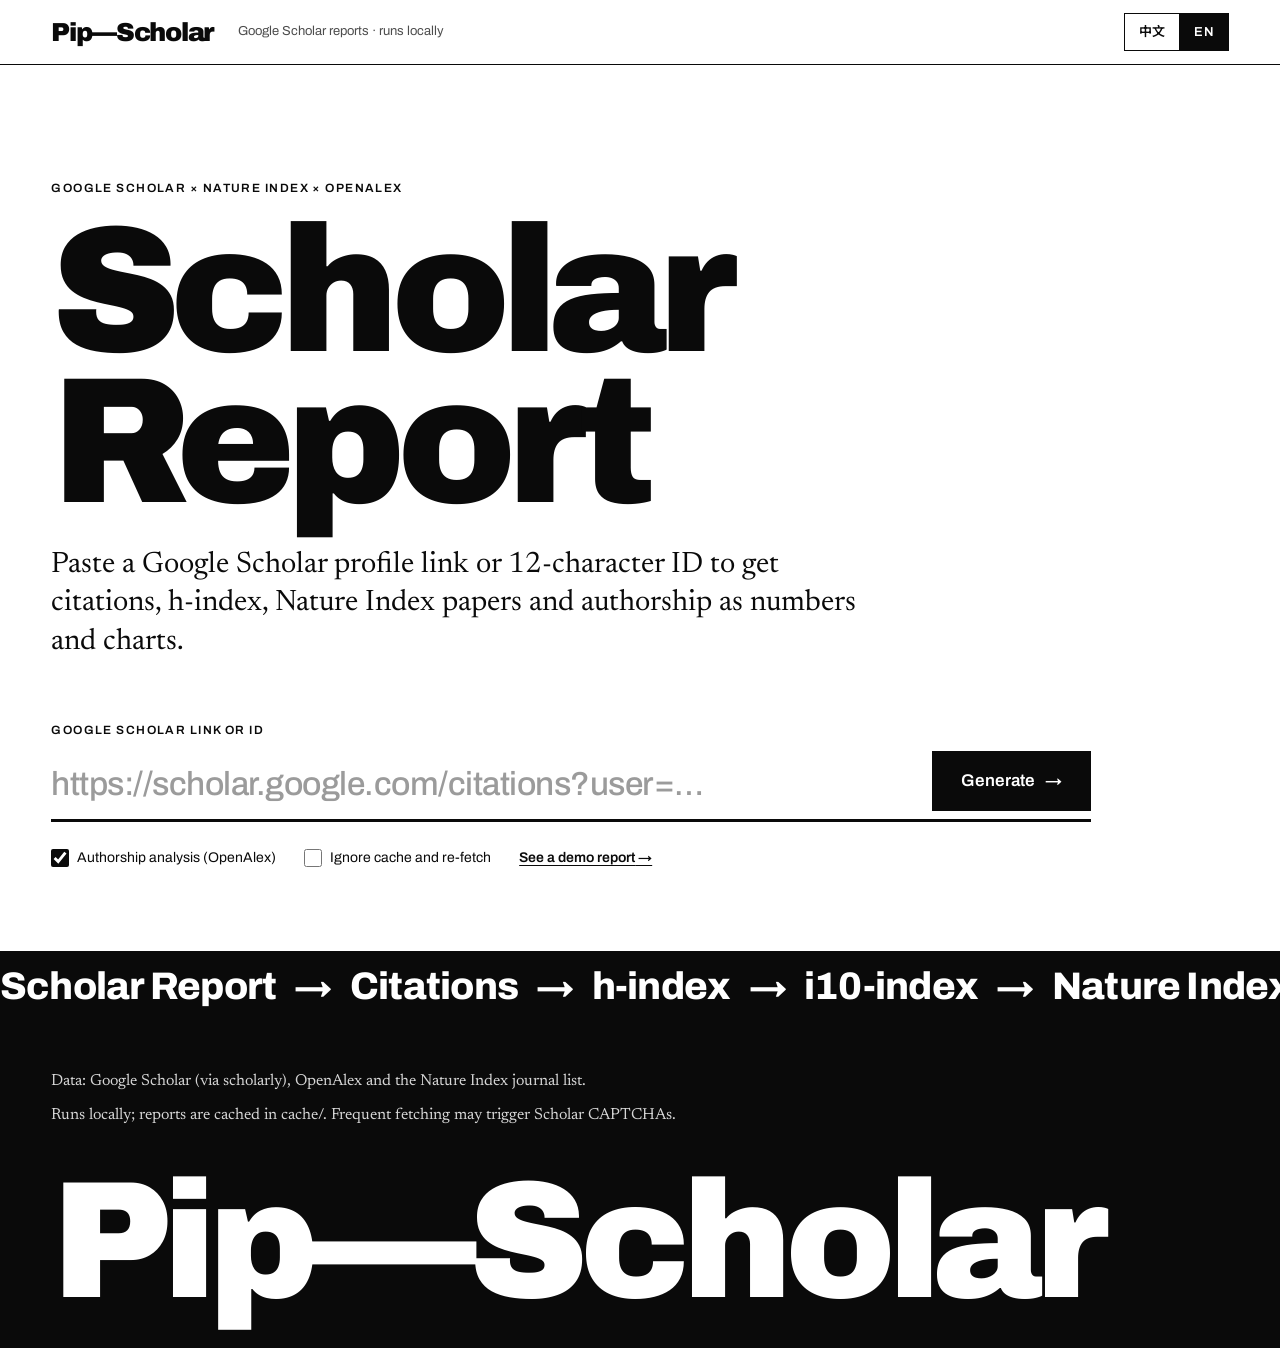
==== frontend/index.html @ cbd568f6 "Rebuild as a local bilingual web app with charts Replace the scholar_report.py CLI with a FastAPI ba" ====
<!doctype html>
<html lang="zh-CN">
<head>
  <meta charset="utf-8">
  <meta name="viewport" content="width=device-width, initial-scale=1">
  <title>Pip-Scholar</title>
  <meta name="description" content="Google Scholar 学术报告：引用、h-index、Nature Index 论文与作者身份。">
  <link rel="preconnect" href="https://fonts.googleapis.com">
  <link rel="preconnect" href="https://fonts.gstatic.com" crossorigin>
  <link rel="stylesheet" href="https://fonts.googleapis.com/css2?family=Archivo:wdth,wght@62..125,400..900&family=Newsreader:opsz,wght@6..72,400..600&family=Noto+Sans+SC:wght@400;500;700;900&family=Noto+Serif+SC:wght@400;600&display=swap">
  <link rel="stylesheet" href="css/style.css">
  <link rel="icon" href="data:image/svg+xml,%3Csvg xmlns='http://www.w3.org/2000/svg' viewBox='0 0 32 32'%3E%3Crect width='32' height='32' fill='%230a0a0a'/%3E%3Crect x='6' y='18' width='5' height='8' fill='%23fff'/%3E%3Crect x='13.5' y='11' width='5' height='15' fill='%23fff'/%3E%3Crect x='21' y='6' width='5' height='20' fill='%232b44ff'/%3E%3C/svg%3E">
  <script type="module" src="js/app.js"></script>
</head>
<body data-view="home">
  <a class="skip" href="#main" data-i18n="skip">跳到内容</a>

  <header class="masthead">
    <div class="wrap masthead__inner">
      <a class="wordmark" href="./">Pip<span aria-hidden="true">—</span>Scholar</a>
      <span class="masthead__tag" data-i18n="app.tag"></span>
      <div class="seg" role="group" data-i18n-aria-label="lang.label">
        <button type="button" data-lang="zh" lang="zh-CN">中文</button>
        <button type="button" data-lang="en" lang="en">EN</button>
      </div>
    </div>
  </header>

  <main id="main">
    <section class="hero wrap" aria-labelledby="hero-title">
      <p class="eyebrow hero__eyebrow" data-i18n="hero.eyebrow"></p>
      <h1 class="display" id="hero-title" data-i18n="hero.title"></h1>
      <p class="lede" data-i18n="hero.lede"></p>

      <form class="search" id="search" novalidate>
        <label class="eyebrow" for="query" data-i18n="form.label"></label>
        <div class="search__row">
          <input id="query" name="query" type="text" autocomplete="off" spellcheck="false"
                 data-i18n-placeholder="form.placeholder" aria-describedby="query-error">
          <button class="btn btn--primary" type="submit">
            <span data-i18n="form.submit"></span><span class="arrow" aria-hidden="true">→</span>
          </button>
        </div>
        <p class="search__error" id="query-error" role="alert" hidden></p>
        <div class="search__opts">
          <label class="check"><input type="checkbox" id="opt-openalex" checked> <span data-i18n="form.openalex"></span></label>
          <label class="check"><input type="checkbox" id="opt-refresh"> <span data-i18n="form.refresh"></span></label>
          <button type="button" class="link" id="demo"><span data-i18n="form.demo"></span> →</button>
        </div>
      </form>
    </section>

    <div class="band" aria-hidden="true"><div class="band__track" id="band"></div></div>

    <section class="status wrap" id="status" hidden aria-live="polite" aria-labelledby="status-title">
      <p class="eyebrow" data-i18n="status.eyebrow"></p>
      <h2 class="status__title" id="status-title"></h2>
      <ol class="steps" id="steps"></ol>
      <div class="meter"><div class="meter__fill" id="meter"></div></div>
      <p class="note"><span id="elapsed"></span> · <span data-i18n="status.note"></span></p>
    </section>

    <section class="status wrap" id="error" hidden role="alert" aria-labelledby="error-title">
      <p class="eyebrow" data-i18n="error.eyebrow"></p>
      <h2 class="status__title" id="error-title"></h2>
      <p class="note" id="error-detail"></p>
      <button type="button" class="btn" id="retry"><span data-i18n="error.retry"></span> <span aria-hidden="true">↻</span></button>
    </section>

    <article class="report" id="report" hidden></article>
  </main>

  <footer class="footer">
    <div class="wrap footer__inner">
      <div class="footer__text">
        <p data-i18n="footer.sources"></p>
        <p data-i18n="footer.local"></p>
      </div>
      <p class="wordmark wordmark--footer" aria-hidden="true">Pip—Scholar</p>
    </div>
  </footer>
</body>
</html>
---- frontend/css/style.css ----
/* Pip-Scholar — 参考 Pratt Institute 视觉：黑白为主、超大无衬线标题、衬线正文、粗细线条分隔、单一强调色。 */

:root {
  color-scheme: light;
  --paper: #ffffff;
  --paper-2: #f3f3f1;
  --ink: #0a0a0a;
  --ink-2: #4d4d4d;      /* 次要文字 8.6:1 */
  --ink-3: #6e6e6e;      /* 坐标轴/注释 5.1:1 */
  --hairline: #dedede;   /* 表格与网格细线 */
  --axis: #b8b8b8;
  --accent: #2b44ff;     /* 电光蓝：突出数据（Nature Index、近 5 年、h 核心）、焦点 */
  --context: #a6a6a6;    /* 弱化数据 */
  --track: #ececec;
  --font-sans: "Archivo", "Noto Sans SC", "PingFang SC", "Hiragino Sans GB", "Microsoft YaHei", system-ui, sans-serif;
  --font-serif: "Newsreader", "Noto Serif SC", "Songti SC", "STSong", Georgia, serif;
  --gutter: clamp(16px, 4vw, 56px);
  --maxw: 1400px;
}

*, *::before, *::after { box-sizing: border-box; }
html { -webkit-text-size-adjust: 100%; scroll-padding-top: 80px; }
body {
  margin: 0;
  background: var(--paper);
  color: var(--ink);
  font: 400 16px/1.5 var(--font-sans);
  -webkit-font-smoothing: antialiased;
  overflow-x: hidden;
}
img, svg { display: block; max-width: 100%; }
a { color: inherit; text-decoration-thickness: 1px; text-underline-offset: .2em; }
a:hover { text-decoration-thickness: 2px; }
button, input, select { font: inherit; color: inherit; }
:focus-visible { outline: 3px solid var(--accent); outline-offset: 2px; }
[hidden] { display: none !important; }

.wrap { max-width: var(--maxw); margin: 0 auto; padding-inline: var(--gutter); }
.skip { position: absolute; left: -999px; top: 8px; background: var(--ink); color: var(--paper); padding: 8px 12px; z-index: 20; }
.skip:focus { left: 8px; }

.eyebrow {
  margin: 0;
  font: 600 12px/1.4 var(--font-sans);
  letter-spacing: .12em;
  text-transform: uppercase;
  color: var(--ink);
}
.note { font-family: var(--font-serif); font-size: 16px; line-height: 1.45; color: var(--ink-2); margin: 16px 0 0; max-width: 62em; }

/* ---------- Masthead ---------- */
.masthead { position: sticky; top: 0; z-index: 10; background: var(--paper); border-bottom: 1px solid var(--ink); }
.masthead__inner { display: flex; align-items: center; gap: 24px; min-height: 64px; }
.wordmark { font: 900 26px/1 var(--font-sans); letter-spacing: -.05em; text-decoration: none; white-space: nowrap; }
.masthead__tag { flex: 1; font-size: 13px; color: var(--ink-2); }

.seg { display: inline-flex; border: 1px solid var(--ink); flex: none; }
.seg button {
  appearance: none; border: 0; background: none; cursor: pointer;
  min-width: 48px; min-height: 36px; padding: 0 14px;
  font: 600 13px/1 var(--font-sans); letter-spacing: .02em;
}
.seg button + button { border-left: 1px solid var(--ink); }
.seg button[aria-pressed="true"] { background: var(--ink); color: var(--paper); }
.seg button:not([aria-pressed="true"]):hover { background: var(--paper-2); }

/* ---------- Hero / search ---------- */
.hero { padding-block: clamp(48px, 9vw, 128px) clamp(40px, 6vw, 80px); }
.display {
  margin: 20px 0 28px;
  font: 900 clamp(72px, 14vw, 216px)/.84 var(--font-sans);
  letter-spacing: -.055em;
  white-space: pre-line;
}
:lang(zh) .display { font-size: clamp(64px, 12vw, 184px); line-height: .98; letter-spacing: -.02em; }
.lede { margin: 0 0 56px; max-width: 28em; font: 400 clamp(20px, 2.3vw, 30px)/1.3 var(--font-serif); }

.search { max-width: 1040px; }
.search__row { display: flex; align-items: stretch; gap: 16px; margin-top: 10px; border-bottom: 3px solid var(--ink); }
.search__row:focus-within { border-bottom-color: var(--accent); }
.search__row input {
  flex: 1; min-width: 0; border: 0; background: transparent; outline: none;
  padding: 14px 0; font: 500 clamp(20px, 2.6vw, 34px)/1.2 var(--font-sans); letter-spacing: -.015em;
}
.search__row input::placeholder { color: #9b9b9b; }
.search__error { margin: 12px 0 0; font-weight: 600; }
.search__error::before { content: "✕ "; }
.search__opts { display: flex; flex-wrap: wrap; align-items: center; gap: 12px 28px; margin-top: 20px; font-size: 14px; }
.search__opts > * { flex: none; }
.check { display: inline-flex; align-items: center; gap: 8px; cursor: pointer; min-height: 32px; }
.check input { width: 18px; height: 18px; margin: 0; accent-color: var(--ink); }

.btn {
  display: inline-flex; align-items: center; justify-content: center; gap: 10px;
  min-height: 44px; padding: 0 18px;
  border: 1px solid var(--ink); border-radius: 0; background: var(--paper); cursor: pointer;
  font: 600 14px/1 var(--font-sans); text-decoration: none; white-space: nowrap;
}
.btn:hover { background: var(--ink); color: var(--paper); }
.btn--primary { margin-bottom: 8px; padding: 0 28px; background: var(--ink); color: var(--paper); font-size: 17px; }
.btn--primary:hover { background: var(--accent); border-color: var(--accent); }
.btn .arrow { transition: transform .2s; }
.btn:hover .arrow { transform: translateX(4px); }
.btn[disabled] { opacity: .45; cursor: progress; }
.link {
  appearance: none; border: 0; background: none; padding: 0; cursor: pointer;
  font: 600 14px/1.4 var(--font-sans); text-decoration: underline; text-underline-offset: .2em;
}

/* 报告视图下，首屏缩成一条搜索栏 */
body:not([data-view="home"]) .hero { padding-block: 28px 32px; }
body:not([data-view="home"]) :is(.hero__eyebrow, .display, .lede) { display: none; }

/* ---------- 重复文字带（Pratt 毕业典礼视觉中的长文字带） ---------- */
.band { overflow: hidden; background: var(--ink); color: var(--paper); }
.band__track { display: flex; width: max-content; animation: band 70s linear infinite; }
.band__track span {
  padding: 16px 0; white-space: nowrap;
  font: 800 clamp(22px, 3vw, 40px)/1 var(--font-sans); letter-spacing: -.02em;
}
@keyframes band { to { transform: translateX(-50%); } }
@media (prefers-reduced-motion: reduce) { .band__track { animation: none; } }

/* ---------- 进度 / 错误 ---------- */
.status { padding-block: 56px 88px; }
.status__title { margin: 14px 0 0; font: 800 clamp(32px, 5vw, 64px)/1 var(--font-sans); letter-spacing: -.035em; overflow-wrap: anywhere; }
.steps { list-style: none; margin: 40px 0 0; padding: 0; display: grid; grid-template-columns: repeat(4, 1fr); border-top: 1px solid var(--ink); }
.steps li { padding: 16px 16px 20px 0; color: var(--ink-3); }
.steps li + li { padding-left: 16px; border-left: 1px solid var(--hairline); }
.steps li[data-state="done"], .steps li[data-state="current"] { color: var(--ink); }
.steps li[data-state="skipped"] { text-decoration: line-through; }
.steps .step__num { display: block; margin-bottom: 12px; font: 800 44px/1 var(--font-sans); letter-spacing: -.04em; }
.steps .name { display: block; font-weight: 700; }
.steps .desc { display: block; font-size: 13px; }
.steps li[data-state="current"] .name::after {
  content: ""; display: inline-block; width: 9px; height: 9px; margin-left: 8px;
  background: var(--accent); animation: pulse 1s ease-in-out infinite alternate;
}
.steps li[data-state="done"] .name::after { content: " ✓"; }
@keyframes pulse { to { opacity: .2; } }
@media (prefers-reduced-motion: reduce) { .steps li[data-state="current"] .name::after { animation: none; } }
.meter { height: 4px; margin-top: 4px; background: var(--track); }
.meter__fill { height: 100%; width: 0; background: var(--accent); transition: width .5s ease; }
#error .status__title { max-width: 24em; font-size: clamp(24px, 3.2vw, 44px); line-height: 1.12; }
#error .btn { margin-top: 28px; }

/* ---------- 报告 ---------- */
.profile { display: grid; grid-template-columns: minmax(0, 1fr) auto; gap: 40px; padding-block: clamp(40px, 7vw, 96px) 56px; }
.profile__name {
  margin: 18px 0 20px; overflow-wrap: anywhere;
  font: 900 clamp(52px, 9vw, 140px)/.88 var(--font-sans); letter-spacing: -.05em;
}
.profile__name:focus { outline: none; }
.profile__aff { margin: 0; max-width: 30em; font: 400 clamp(20px, 2vw, 28px)/1.3 var(--font-serif); }
.profile__photo { width: 168px; height: 168px; object-fit: cover; filter: grayscale(1) contrast(1.05); border: 1px solid var(--ink); }
.tags { list-style: none; display: flex; flex-wrap: wrap; gap: 8px; margin: 20px 0 0; padding: 0; }
.tags li { padding: 5px 10px; border: 1px solid var(--ink); font-size: 13px; }
.actions { display: flex; flex-wrap: wrap; gap: 10px; margin-top: 32px; }
.meta { margin: 16px 0 0; font-size: 13px; color: var(--ink-2); }
.badge {
  display: inline-block; margin-left: 10px; padding: 4px 7px; vertical-align: 1px;
  background: var(--accent); color: #fff; font: 700 11px/1 var(--font-sans); letter-spacing: .1em;
}

.sec { padding-block: 28px 88px; border-top: 2px solid var(--ink); }
.sec__head { display: grid; grid-template-columns: minmax(96px, 1.6fr) 10fr; align-items: baseline; gap: 16px; margin-bottom: 44px; }
.sec__num, .sec__title { margin: 0; font: 900 clamp(36px, 5vw, 76px)/1 var(--font-sans); letter-spacing: -.045em; }
:lang(zh) .sec__title { letter-spacing: -.01em; }
.sec__num { color: transparent; -webkit-text-stroke: 1.5px var(--ink); }  /* 描边编号 */

/* KPI */
.kpis { display: grid; grid-template-columns: repeat(5, minmax(0, 1fr)); border-block: 1px solid var(--ink); }
.kpi { padding: 20px 20px 28px; min-width: 0; }
.kpi:first-child { padding-left: 0; }
.kpi + .kpi { border-left: 1px solid var(--ink); }
.kpi .eyebrow, .stat .eyebrow, .id { text-transform: none; letter-spacing: .04em; }  /* 指标名与 ID 区分大小写 */
.kpi__value { margin: 28px 0 10px; font: 900 clamp(44px, 6vw, 104px)/.9 var(--font-sans); letter-spacing: -.05em; }
.kpi__sub { margin: 0; font-size: 14px; color: var(--ink-2); }

/* 六维矩阵 */
.matrix-wrap { overflow-x: auto; }
.matrix { width: 100%; min-width: 760px; border-collapse: collapse; font-variant-numeric: tabular-nums; }
.matrix th, .matrix td { padding: 14px 16px; text-align: right; vertical-align: bottom; border-bottom: 1px solid var(--hairline); }
.matrix thead th { border-bottom: 1px solid var(--ink); font: 600 12px/1.3 var(--font-sans); letter-spacing: .06em; }
.matrix .role { width: 22%; text-align: left; vertical-align: top; font-weight: 700; font-size: 17px; border-bottom-color: var(--ink); }
.matrix .period { text-align: left; font-weight: 500; color: var(--ink-2); white-space: nowrap; }
.matrix tr.is-last > * { border-bottom-color: var(--ink); }
.cell__num { display: block; font-size: 24px; font-weight: 800; letter-spacing: -.02em; }
.cell__bar { display: block; height: 6px; margin-top: 8px; border-radius: 0 3px 3px 0; background: var(--ink); }
.recent .cell__bar { background: var(--accent); }
.cell--off .cell__num { color: var(--ink-3); font-weight: 500; }
.matrix .group-row { display: none; }
.matrix .group-row th { padding-top: 18px; text-align: left; font-size: 16px; font-weight: 700; border-bottom: 0; }

/* 图表 */
.grid-2 { display: grid; grid-template-columns: repeat(2, minmax(0, 1fr)); gap: 56px; }
.grid-2 + .grid-2, .grid-2 + .fig, .fig + .grid-2 { margin-top: 56px; }
.fig { margin: 0; min-width: 0; }
.fig__head { display: flex; justify-content: space-between; align-items: baseline; gap: 16px; padding-bottom: 10px; margin-bottom: 14px; border-bottom: 1px solid var(--ink); }
.fig__title { margin: 0; font: 700 18px/1.25 var(--font-sans); }
.legend { list-style: none; display: flex; flex-wrap: wrap; gap: 6px 20px; min-height: 20px; margin: 0 0 12px; padding: 0; font-size: 13px; color: var(--ink-2); }
.legend li { display: inline-flex; align-items: center; gap: 7px; }
.key { width: 12px; height: 12px; border-radius: 2px; }
.key--line { width: 18px; height: 2px; border-radius: 0; }
.chart { position: relative; min-height: 120px; }
.chart svg { overflow: visible; }
.chart svg:focus-visible { outline-offset: 4px; }
.chart text { font: 500 11px var(--font-sans); fill: var(--ink-3); font-variant-numeric: tabular-nums; }
.chart .grid { stroke: var(--hairline); stroke-width: 1; }
.chart .axis { stroke: var(--axis); stroke-width: 1; }
.chart .ref { stroke: var(--ink); stroke-width: 1.5; }
.chart .marker { stroke: var(--ink); stroke-width: 1; }
.chart .marker-label, .chart .value-label { font-size: 12px; font-weight: 700; fill: var(--ink); }
.chart .hover-band { fill: var(--ink); opacity: .06; }
.tooltip {
  position: absolute; z-index: 3; pointer-events: none;
  min-width: 140px; max-width: 280px; padding: 10px 12px;
  background: var(--paper); border: 1px solid var(--ink); box-shadow: 4px 4px 0 var(--ink);
  font-size: 12px; line-height: 1.35;
}
.tooltip__title { margin-bottom: 6px; font-weight: 700; overflow-wrap: anywhere; }
.tooltip__row { display: flex; align-items: center; gap: 8px; }
.tooltip__row strong { font-size: 14px; font-variant-numeric: tabular-nums; }
.tooltip__row span:last-child { color: var(--ink-2); }

.hbars { list-style: none; margin: 0; padding: 0; }
.hbar { display: grid; grid-template-columns: minmax(110px, 38%) minmax(0, 1fr); gap: 14px; align-items: center; padding: 8px 0; border-bottom: 1px solid var(--hairline); }
.hbar__label { font-size: 14px; line-height: 1.3; overflow-wrap: anywhere; }
.hbar__plot { display: flex; align-items: center; gap: 8px; min-height: 22px; border-left: 1px solid var(--axis); }
.hbar__fill { height: 12px; border-radius: 0 4px 4px 0; }
.hbar__value { font-size: 13px; font-weight: 700; font-variant-numeric: tabular-nums; }

.datatable, .pubs { width: 100%; border-collapse: collapse; font-variant-numeric: tabular-nums; }
.datatable th, .datatable td { padding: 8px 12px 8px 0; text-align: left; border-bottom: 1px solid var(--hairline); font-size: 14px; }
.datatable th { border-bottom-color: var(--ink); font: 600 12px/1.3 var(--font-sans); letter-spacing: .08em; text-transform: uppercase; }
.num { text-align: right !important; }
.table-wrap { overflow-x: auto; }

/* 作者身份 */
.stats { display: grid; gap: 0; align-content: start; border-top: 1px solid var(--ink); }
.stat { padding: 18px 0 22px; border-bottom: 1px solid var(--ink); }
.stat__value { margin: 10px 0 4px; font: 900 clamp(44px, 5vw, 80px)/.9 var(--font-sans); letter-spacing: -.05em; }
.stat__sub { margin: 0; font-size: 14px; color: var(--ink-2); }
.notice { margin: 24px 0 0; padding: 16px 20px; border: 1px solid var(--ink); background: var(--paper-2); font-size: 15px; line-height: 1.5; }
.notice ul { margin: 8px 0 0; padding-left: 20px; }

/* Nature Index 论文 */
.ni-list { list-style: none; margin: 0; padding: 0; }
.ni-item { display: grid; grid-template-columns: 64px minmax(0, 1fr) auto; gap: 16px; padding: 16px 0; border-bottom: 1px solid var(--hairline); }
.ni-item__year { font: 800 20px/1.2 var(--font-sans); }
.ni-item__title { margin: 0; font: 400 18px/1.3 var(--font-serif); overflow-wrap: anywhere; }
.ni-item__journal { margin: 6px 0 0; font-size: 13px; color: var(--ink-2); }
.ni-item__cites { font: 800 20px/1.2 var(--font-sans); text-align: right; font-variant-numeric: tabular-nums; }
.ni-item__cites small { display: block; font: 500 11px/1.3 var(--font-sans); color: var(--ink-3); letter-spacing: .08em; text-transform: uppercase; }
.empty { margin: 0; padding: 24px 0; font: 400 20px/1.4 var(--font-serif); color: var(--ink-2); border-top: 1px solid var(--ink); }

/* 论文明细 */
.controls { display: flex; flex-wrap: wrap; align-items: center; gap: 12px 20px; margin-bottom: 20px; }
.controls input[type="search"] {
  flex: 1 1 260px; min-width: 0; border: 0; border-bottom: 2px solid var(--ink); border-radius: 0;
  padding: 10px 0; background: transparent; font-size: 16px; outline: none;
}
.controls input[type="search"]:focus { border-bottom-color: var(--accent); }
.controls select { min-height: 38px; padding: 0 10px; border: 1px solid var(--ink); border-radius: 0; background: var(--paper); font-weight: 600; font-size: 13px; }
.seg--wrap { flex-wrap: wrap; }
.pubs { min-width: 760px; }
.pubs th { padding: 10px 14px 10px 0; text-align: left; border-bottom: 1px solid var(--ink); font: 600 12px/1.3 var(--font-sans); letter-spacing: .08em; text-transform: uppercase; }
.pubs td { padding: 14px 14px 14px 0; vertical-align: top; border-bottom: 1px solid var(--hairline); font-size: 14px; }
.pubs .rank { width: 44px; color: var(--ink-3); }
.pubs .t { font: 400 17px/1.3 var(--font-serif); overflow-wrap: anywhere; }
.pubs .v { margin-top: 4px; color: var(--ink-2); font-size: 13px; }
.pubs .c { font-size: 18px; font-weight: 800; }
.tag-ni { display: inline-block; margin-left: 8px; padding: 3px 5px; vertical-align: 2px; background: var(--accent); color: #fff; font: 700 10px/1 var(--font-sans); letter-spacing: .08em; }
.pubs__foot { display: flex; flex-wrap: wrap; align-items: center; justify-content: space-between; gap: 16px; margin-top: 20px; font-size: 14px; color: var(--ink-2); }

.map-frame { width: 100%; height: min(70vh, 620px); border: 1px solid var(--ink); background: var(--paper-2); }

/* ---------- Footer ---------- */
.footer { background: var(--ink); color: var(--paper); }
.footer__inner { padding-block: 48px 40px; }
.footer__text { max-width: 46em; }
.footer .wordmark--footer { margin: 48px 0 0; font-size: clamp(52px, 13vw, 200px); line-height: .8; }
.footer__text p { margin: 0 0 10px; font: 400 16px/1.5 var(--font-serif); color: #d6d6d6; }

/* ---------- 响应式 ---------- */
@media (max-width: 960px) {
  .kpis { grid-template-columns: repeat(2, minmax(0, 1fr)); }
  .kpi, .kpi:first-child { padding: 18px 16px 22px 0; }
  .kpi + .kpi { border-left: 0; }
  .kpi:nth-child(even) { padding-left: 16px; border-left: 1px solid var(--ink); }
  .kpi:nth-child(n + 3) { border-top: 1px solid var(--ink); }
  .grid-2 { grid-template-columns: minmax(0, 1fr); gap: 48px; }
}
@media (max-width: 640px) {
  .masthead__tag { display: none; }
  .masthead__inner { justify-content: space-between; }
  .wordmark { font-size: 22px; }
  .search__row { flex-wrap: wrap; border-bottom: 0; gap: 12px; }
  .search__row input { flex-basis: 100%; border-bottom: 3px solid var(--ink); }
  .search__row:focus-within input { border-bottom-color: var(--accent); }
  .btn--primary { width: 100%; min-height: 52px; }
  .steps { grid-template-columns: repeat(2, minmax(0, 1fr)); }
  .steps li:nth-child(3) { padding-left: 0; border-left: 0; }
  .profile { grid-template-columns: minmax(0, 1fr); }
  .profile__photo { width: 112px; height: 112px; grid-row: 1; }
  .sec__head { grid-template-columns: minmax(0, 1fr); gap: 4px; }
  .search__opts { flex-direction: column; align-items: flex-start; gap: 10px; }
  .matrix { min-width: 0; }
  .matrix .role-col { display: none; }
  .matrix .group-row { display: table-row; }
  .matrix th, .matrix td { padding: 10px 6px; }
  .matrix .period { padding-left: 0; font-size: 12px; }
  .matrix thead th { font-size: 10px; letter-spacing: .02em; }
  .cell__num { font-size: 17px; }
  .ni-item { grid-template-columns: 52px minmax(0, 1fr); }
  .ni-item__cites { grid-column: 2; text-align: left; }
  .ni-item__cites small { display: inline; margin-left: 6px; }
}
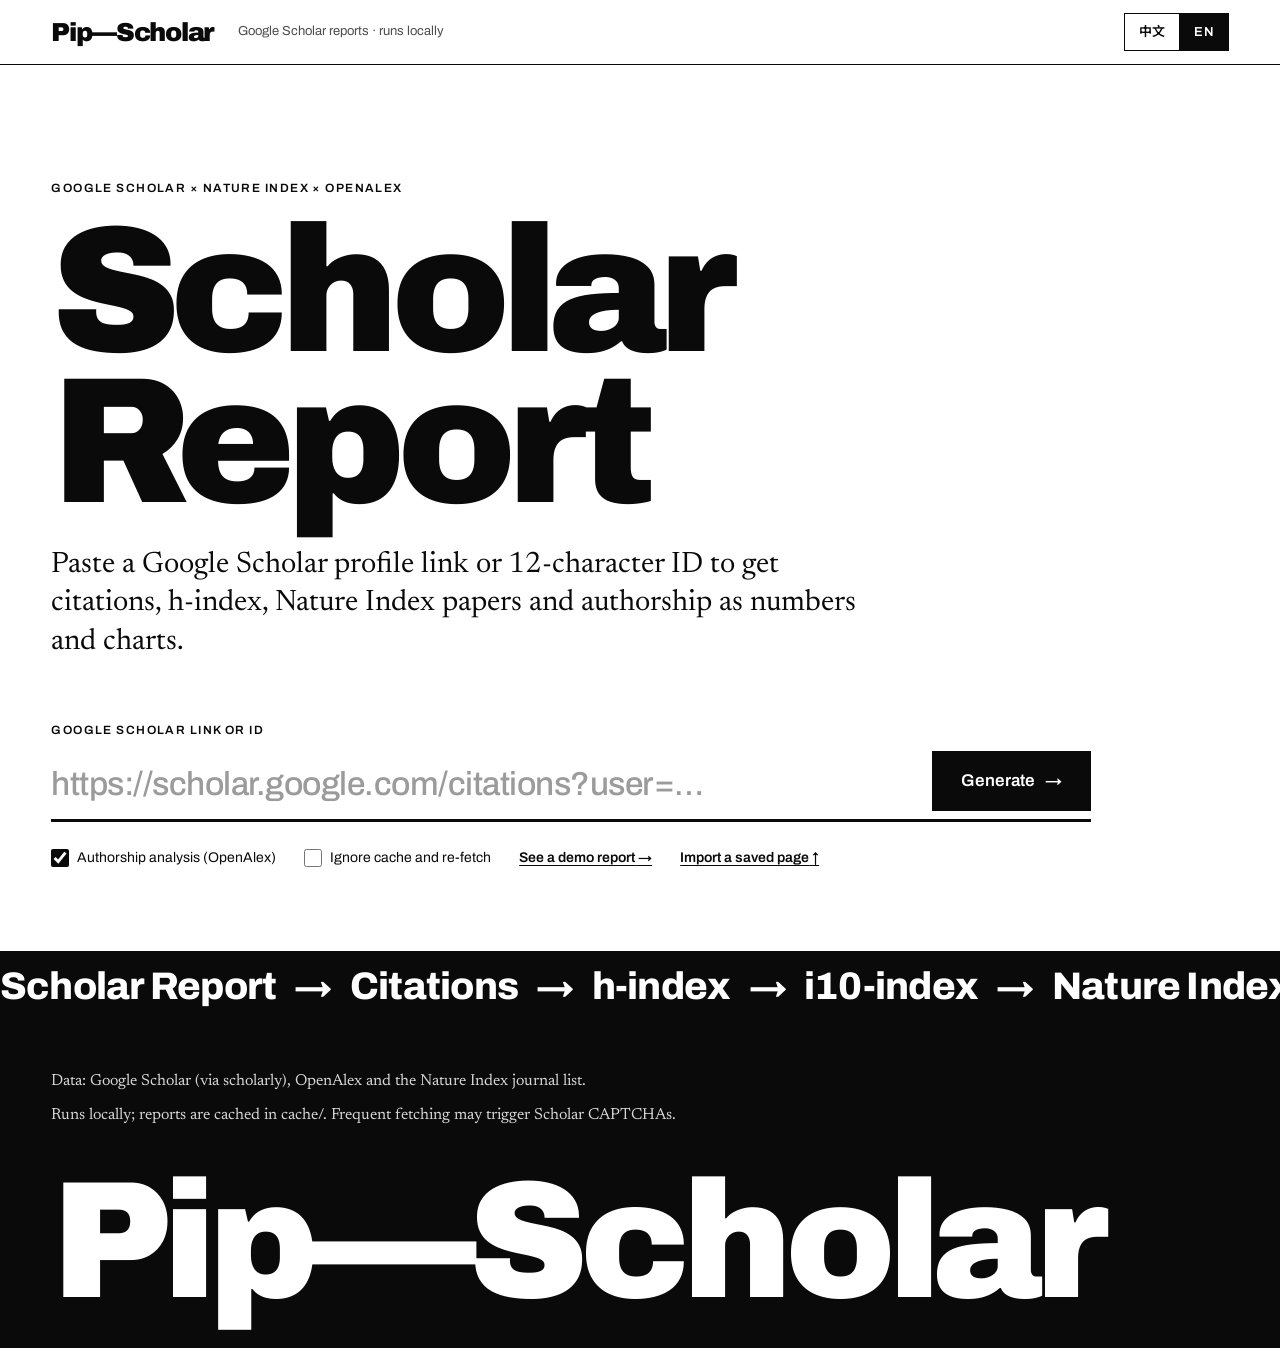
==== commit 0be7b140: "Add saved-page import and proxy support for Scholar rate limits - Import a Google Scholar profile sa" ====
--- a/frontend/index.html
+++ b/frontend/index.html
@@ -46,6 +46,8 @@
           <label class="check"><input type="checkbox" id="opt-openalex" checked> <span data-i18n="form.openalex"></span></label>
           <label class="check"><input type="checkbox" id="opt-refresh"> <span data-i18n="form.refresh"></span></label>
           <button type="button" class="link" id="demo"><span data-i18n="form.demo"></span> →</button>
+          <button type="button" class="link" data-import><span data-i18n="import.button"></span> ↑</button>
+          <input type="file" id="import-file" accept=".html,.htm,text/html" hidden>
         </div>
       </form>
     </section>
@@ -64,6 +66,11 @@
       <p class="eyebrow" data-i18n="error.eyebrow"></p>
       <h2 class="status__title" id="error-title"></h2>
       <p class="note" id="error-detail"></p>
+      <div class="notice import-help" id="import-help" hidden>
+        <p><strong data-i18n="import.help.title"></strong></p>
+        <p data-i18n="import.help.steps"></p>
+        <button type="button" class="btn btn--primary" data-import><span data-i18n="import.button"></span> <span aria-hidden="true">↑</span></button>
+      </div>
       <button type="button" class="btn" id="retry"><span data-i18n="error.retry"></span> <span aria-hidden="true">↻</span></button>
     </section>
 
--- a/frontend/css/style.css
+++ b/frontend/css/style.css
@@ -143,6 +143,9 @@
 .meter__fill { height: 100%; width: 0; background: var(--accent); transition: width .5s ease; }
 #error .status__title { max-width: 24em; font-size: clamp(24px, 3.2vw, 44px); line-height: 1.12; }
 #error .btn { margin-top: 28px; }
+.import-help { max-width: 46em; margin-top: 32px; }
+.import-help p { margin: 0 0 12px; }
+.import-help .btn { margin: 4px 0 0; font-size: 15px; min-height: 44px; }
 
 /* ---------- 报告 ---------- */
 .profile { display: grid; grid-template-columns: minmax(0, 1fr) auto; gap: 40px; padding-block: clamp(40px, 7vw, 96px) 56px; }
